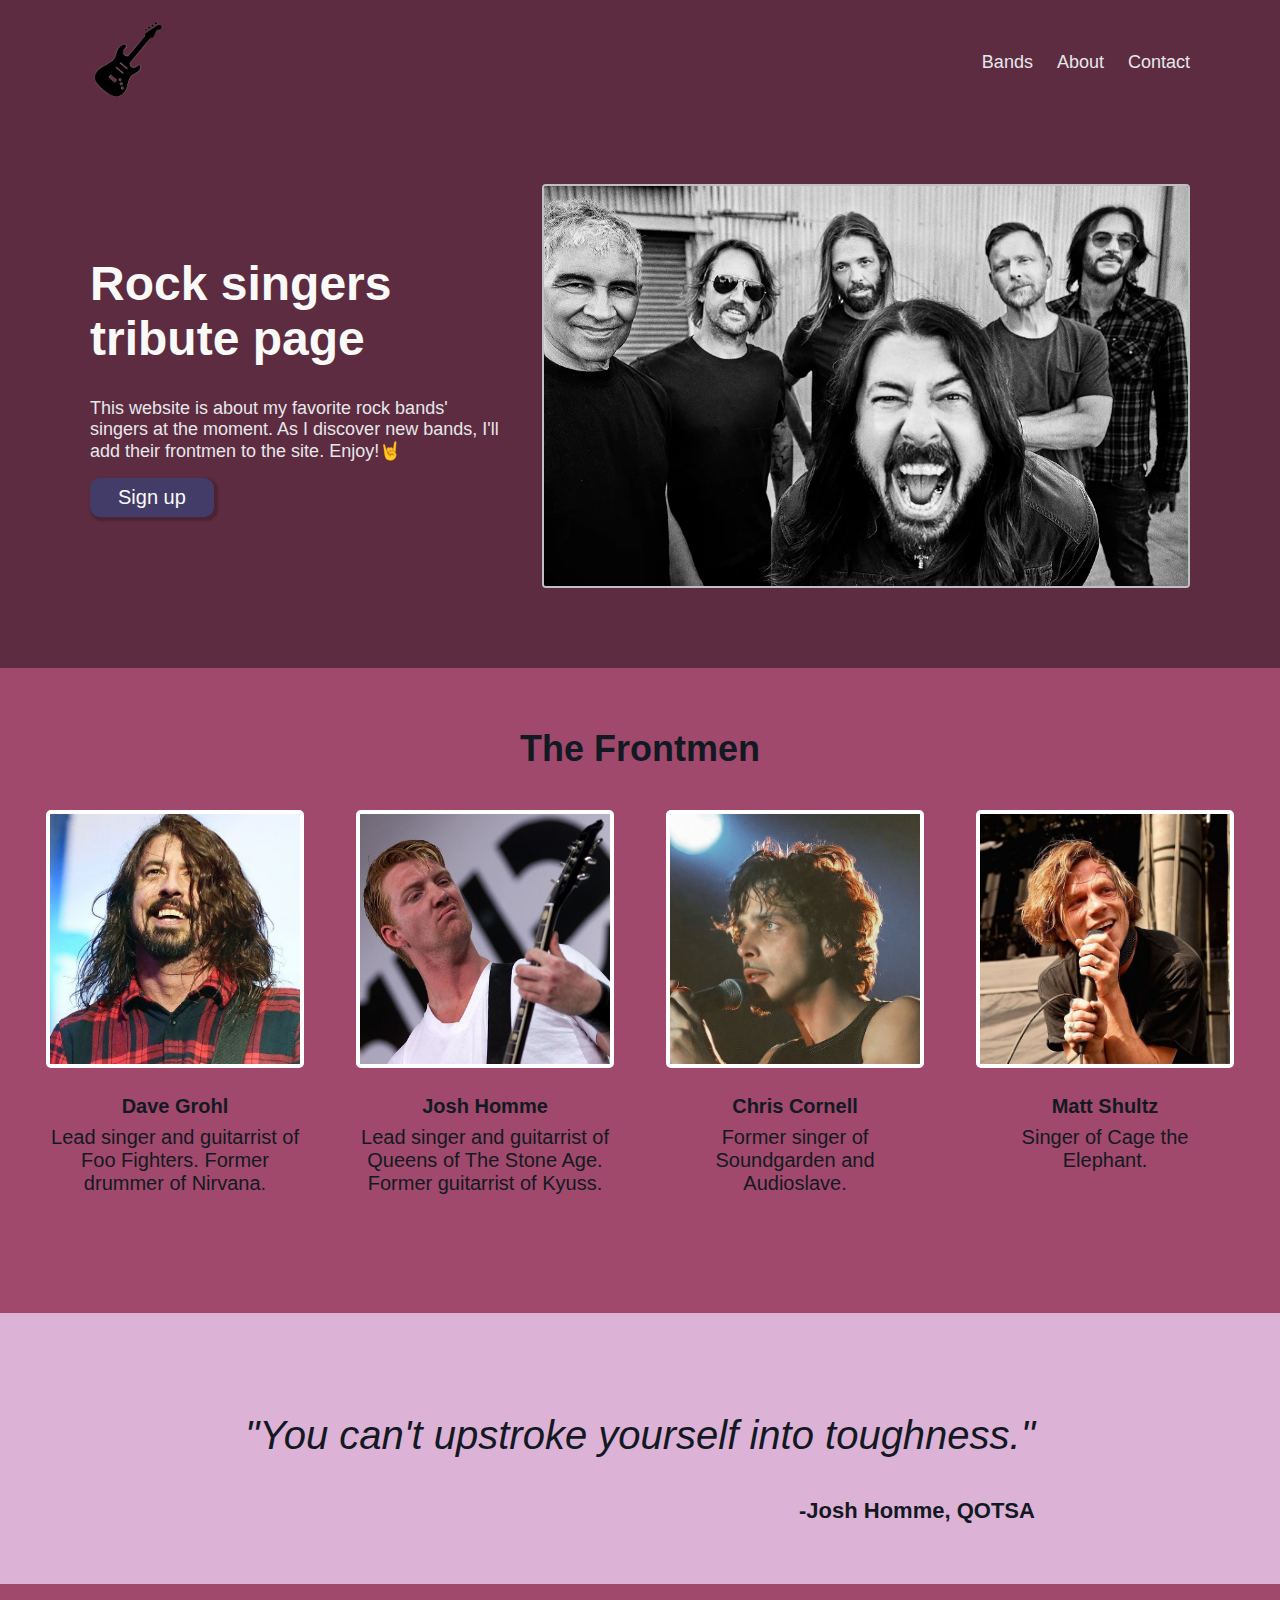
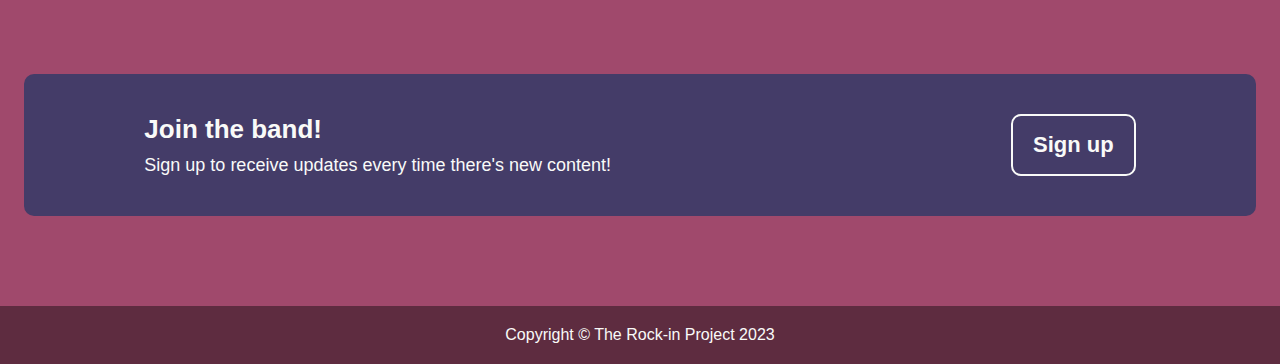
==== index.html @ 3c19dfeb "Change hero text redaction" ====
<!DOCTYPE html>
<html lang="en">
<head>
    <meta charset="UTF-8">
    <meta http-equiv="X-UA-Compatible" content="IE=edge">
    <meta name="viewport" content="width=device-width, initial-scale=1.0">
    <title>My Landing Page</title>
    <link rel="stylesheet" href="style.css">
</head>
<link href="https://allfont.net/allfont.css?fonts=roboto-light" rel="stylesheet" type="text/css" />
<body>
    <div class="container">
        <div class="first-section">
            <div class="header">
                <div><img src="./images/guitar1-removebg-preview.png" alt="drums logo" class="header-logo"></div>
                <ul class="header-links">
                    <li>Bands</li>
                    <li>About</li>
                    <li>Contact</li>
                </ul>
            </div>
            <div class="hero">
                <div class="hero-content">
                    <div class="hero-title">Rock singers tribute page</div>
                    <div class="hero-text">This website is about my favorite rock bands' singers at the moment. As I discover new bands, I'll add their frontmen to the site. Enjoy!&#129304</div>
                    <div><button class="sign-up">Sign up</button></div>
                </div>
                <img src="images/foo-main.webp" alt="Picture of Foo Fighters' members" class="hero-image">
            </div>
        </div>
        <div class="second-section">
            <div class="info-header">The Frontmen</div>
            <div class="info-items">
                <div class="item">
                    <img src="images/dave.jpg" alt="">
                    <h4>Dave Grohl</h4>
                    <p>Lead singer and guitarrist of Foo Fighters. Former drummer of Nirvana.</p>
                </div>
                <div class="item">
                    <img src="images/homme1.jpg" alt="">
                    <h4>Josh Homme</h4>
                    <p>Lead singer and guitarrist of Queens of The Stone Age. Former guitarrist of Kyuss.</p>
                </div>
                <div class="item">
                    <img src="images/cornell.jpg" alt="">
                    <h4>Chris Cornell</h4>
                    <p>Former singer of Soundgarden and Audioslave.</p>
                </div>
                <div class="item">
                    <img src="images/matt.jpg" alt="">
                    <h4>Matt Shultz</h4>
                    <p>Singer of Cage the Elephant.</p>
                </div>
            </div>
        </div>
        <div class="third-section">
            <div class="quote-container">
                <p  class="quote">"You can't upstroke yourself into toughness."</p>
                <p class="author">-Josh Homme, QOTSA</p>
            </div>
        </div>
        <div class="fourth-section">
            <div class="call-action">
                <div class="call-text">
                    <p class="call-title">Join the band!</p>
                    <p class="call-sentence">Sign up to receive updates every time there's new content!</p>
                </div>
                <button class="call-button sign-up">Sign up</button>
            </div>
        </div>
        <footer>
            <p>Copyright &#169 The Rock-in Project 2023</p>
        </footer>
    </div>
</body>
</html>
---- style.css ----
/*
.hero-content {
    border: 1px solid white;
}
debuggin purposes*/

/* first section*/

body {
    margin: 0;
    font-family: "Roboto", sans-serif;
}

.container {
    display: flex;
    flex-direction: column;
}

.header {
    display: flex;
    justify-content: space-between; 
    padding: 20px 90px;
    padding-bottom: 0;
}

ul {
    padding: 0;
    margin: 0;
    list-style: none;
    display: flex;
}

.hero {
    display: flex;
    justify-content: center;
    padding: 80px 90px; 
    gap: 42px;
}

.first-section {
    background-color: #5e2c40;
}

a {
    font-size: 24px;
    text-decoration: none;
    color: #f9faf8;
}

.hero-title {
    font-size: 48px;
    font-weight: bolder;
    color: #f9faf8;
    padding-bottom: 16px;
}

.hero-text,
.header-links {
    color: #e5e7eb;
    font-size: 18px;
}

.header-links {
    display: flex;
    gap: 24px;
    align-items: center;
}

.hero-image {
    height: 400px;
    width: auto;
    border-radius: 4px;
    border: 2px solid silver;
}

.hero-content {
    display: flex;
    flex-direction: column;
    justify-content: center;
    width: 500px;
    min-width: 300px;
    gap: 16px;
}

.sign-up {
    color: #f9faf8;
    background-color: #443C68;
    font-size: 20px;
    font-weight: 500;
    border: none;
    padding: 8px 28px;
    border-radius: 10px;
    box-shadow: 2px 2px 2px 2px rgba(0,0,0,0.2);
}

.header-logo {
    height: 80px;
    width: auto;
}

/*second section*/

.second-section {
    background-color:  #a0496c;
    display: flex;
    flex-direction: column;
    align-items: center;
    color: #131922;
    padding: 20px ;
}

.info-header {
    font-size: 36px;
    font-weight: bold;
    padding: 40px;
}

.info-items {
    display: flex;
    gap: 52px;
    flex-wrap: wrap;
    padding-bottom: 90px;
}

.item {
    display: flex;
    flex-direction: column;
    align-items: center;
    font-size: 20px;
}

.item img {
    width: 250px;
    height: auto;
    border-radius: 5px;
    border: 4px solid white;
}

.item h4 {
    margin-bottom: 0;
}

.item p {
    max-width: 250px;
    text-align: center;
    margin: 8px 0;
}

/* third section */

.third-section {
    background-color: #ddb2d7;
    display: flex;
    justify-content: center;
    color: #131922;
}

.quote {
    font-family: "Roboto light", sans-serif;
    font-size: 40px;
    font-style: italic;
}

.quote-container {
    display: flex;
    flex-direction: column;
    margin: 60px;
}

.author {
    font-size: 22px;
    align-self: flex-end;
    margin: 0;
    font-weight: bold;
}

/* fourth section*/

.fourth-section {
    background-color: #a0496c;
    display: flex;
    justify-content: center;
}

.call-action {
    display: flex;
    background-color: #443C68;
    margin: 90px 0;
    padding: 40px 120px;
    gap: 400px;
    border-radius: 10px;
    color: #f9faf8;
}

.call-button {
    box-shadow: none;
    padding: 0 20px;
    font-weight: bold;
    font-size: 22px;
    border: 2px solid #f9faf8;
}

.call-text {
    display: flex;
    flex-direction: column;
    gap: 10px;
}

.call-title {
    font-size: 26px;
    font-weight: bold;
    margin: 0;
}

.call-sentence {
    margin: 0;
    font-size: 18px;
}

/* footer */

footer {
    background-color: #5e2c40;
    display: flex;
    justify-content: center;
}

footer p {
    margin: 20px;
    color: #f9faf8;
}
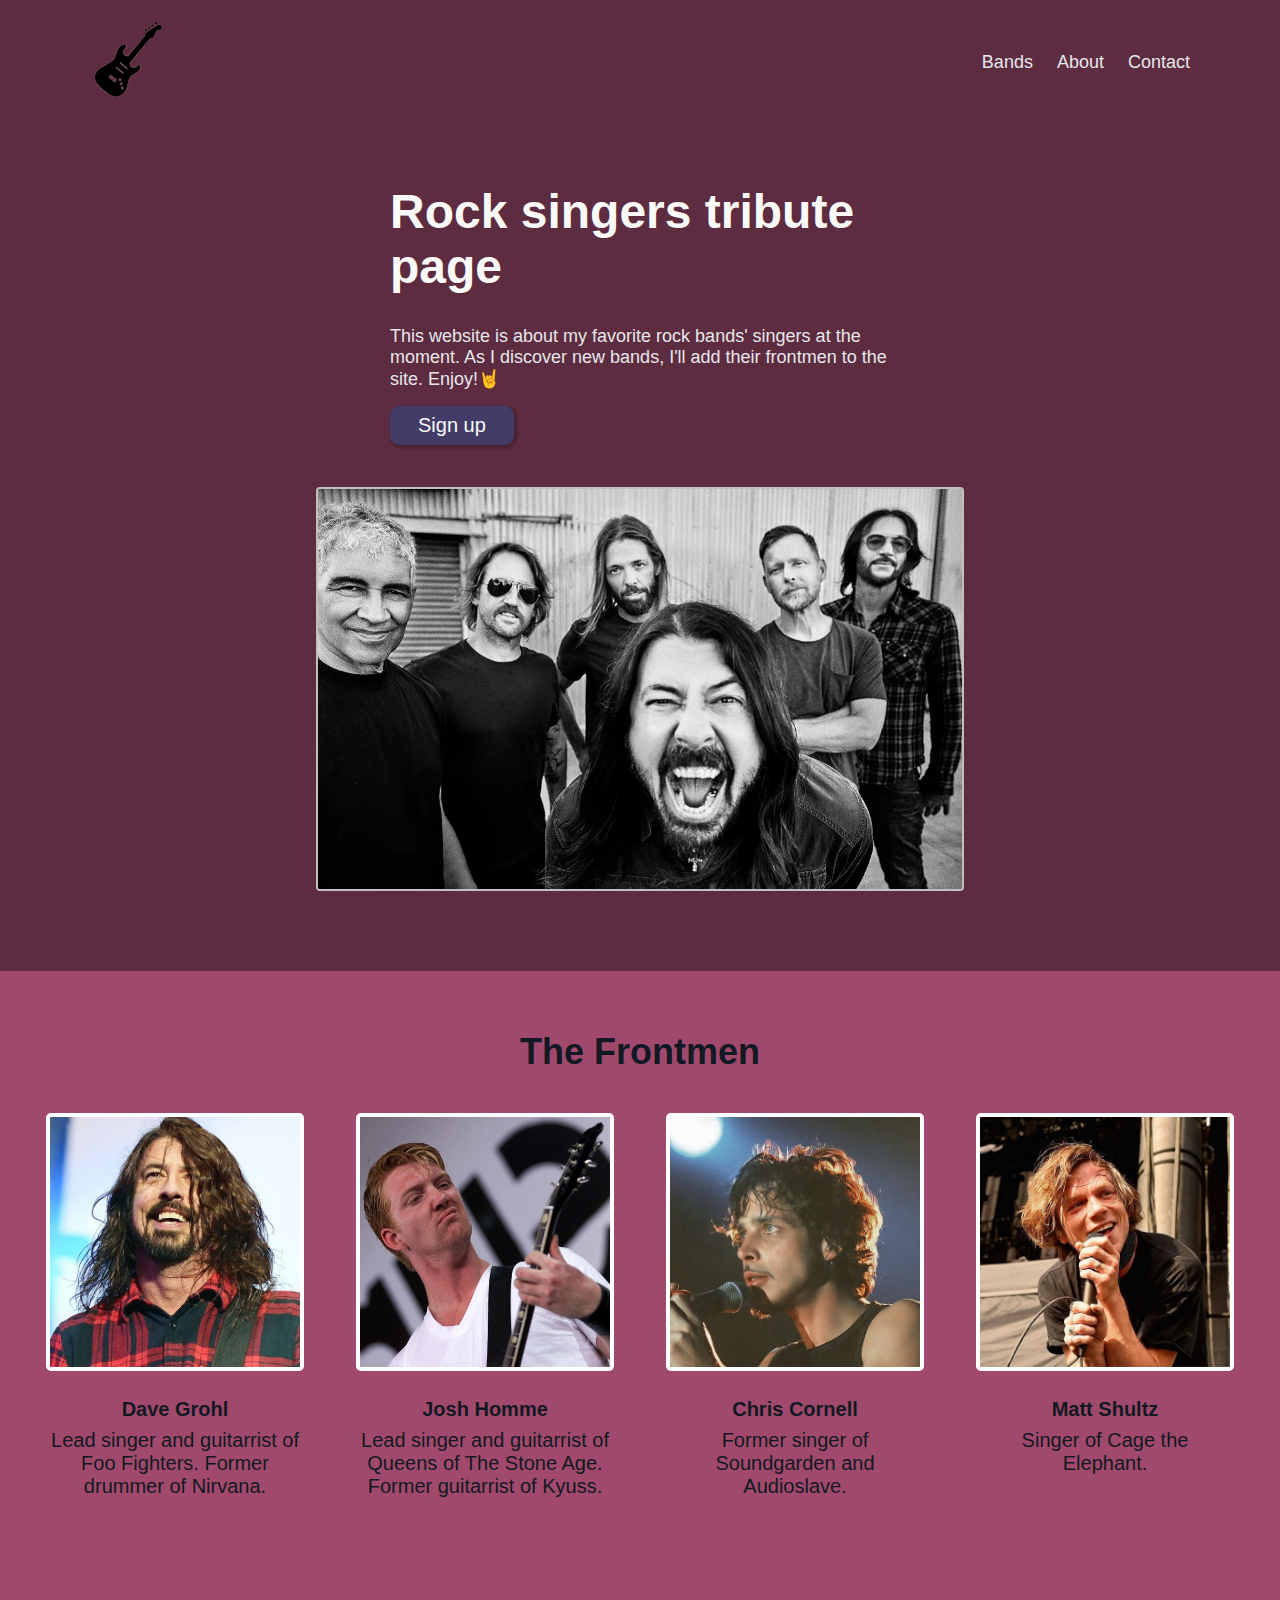
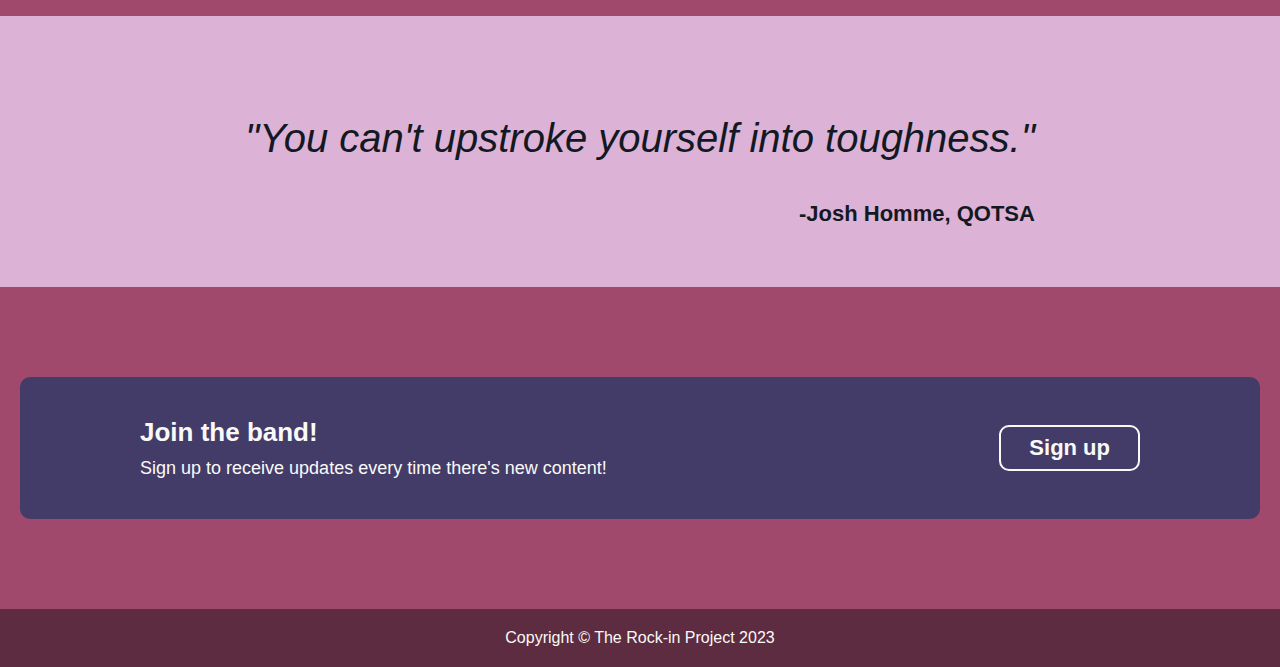
==== commit 68ebadc4: "Fix button content size issue" ====
--- a/index.html
+++ b/index.html
@@ -65,7 +65,9 @@
                     <p class="call-title">Join the band!</p>
                     <p class="call-sentence">Sign up to receive updates every time there's new content!</p>
                 </div>
-                <button class="call-button sign-up">Sign up</button>
+                <div class="button-container">
+                    <button class="call-button sign-up">Sign up</button>
+                </div>
             </div>
         </div>
         <footer>
--- a/style.css
+++ b/style.css
@@ -35,6 +35,7 @@
     justify-content: center;
     padding: 80px 90px; 
     gap: 42px;
+    flex-wrap: wrap;
 }
 
 .first-section {
@@ -71,6 +72,9 @@
     width: auto;
     border-radius: 4px;
     border: 2px solid silver;
+    min-width: none;
+    flex-basis: auto;
+    flex-shrink: 1;
 }
 
 .hero-content {
@@ -184,17 +188,25 @@
 
 .call-action {
     display: flex;
+    justify-content: space-between;
+    flex-wrap: wrap;
+    gap: 20px;
     background-color: #443C68;
     margin: 90px 0;
     padding: 40px 120px;
-    gap: 400px;
+    width: 1000px;
     border-radius: 10px;
     color: #f9faf8;
+}
+
+.button-container {
+    display: flex;
+    align-items: center;
 }
 
 .call-button {
     box-shadow: none;
-    padding: 0 20px;
+    
     font-weight: bold;
     font-size: 22px;
     border: 2px solid #f9faf8;
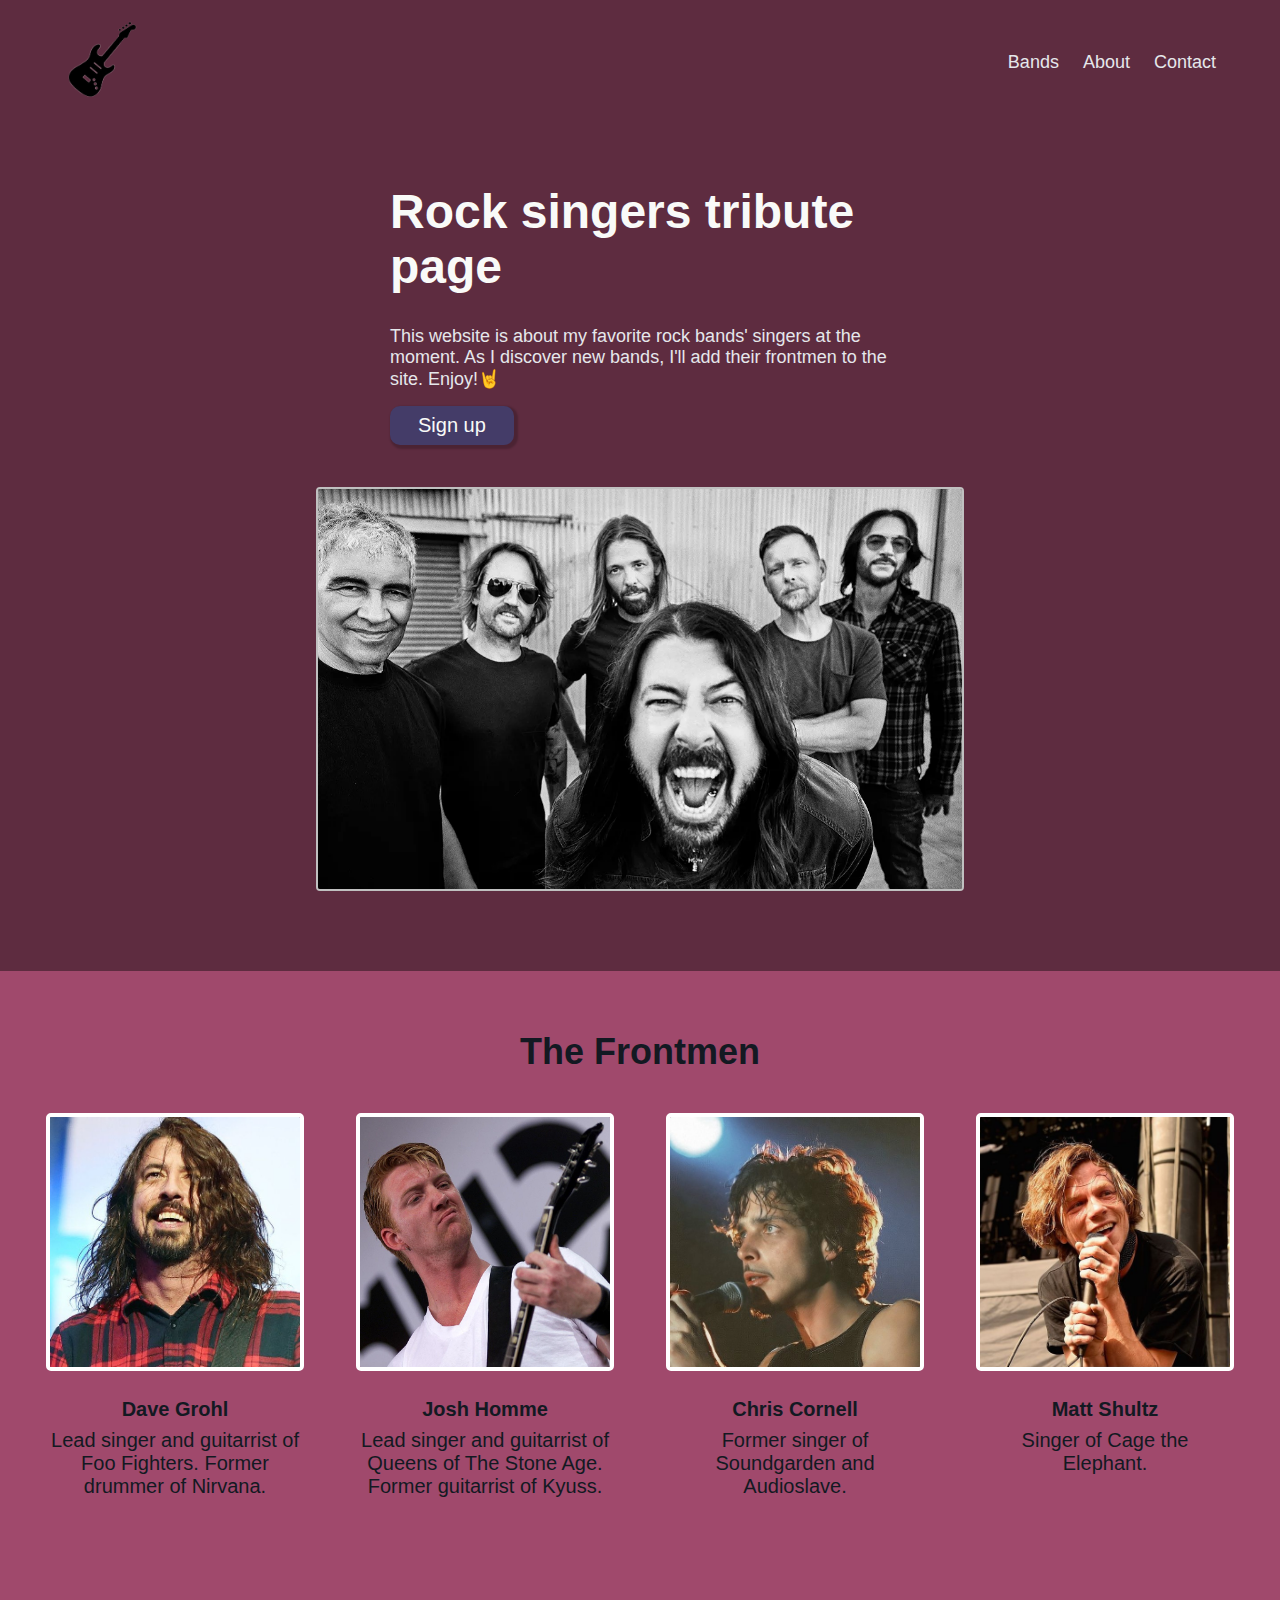
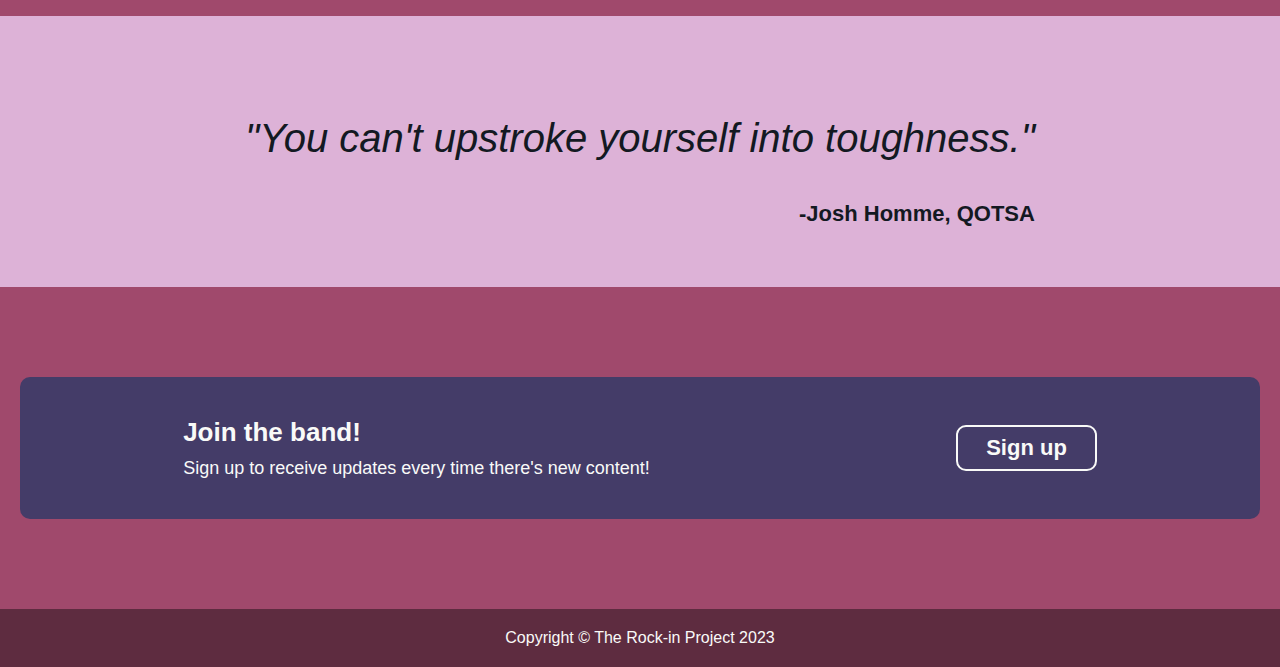
==== commit 4fbdcd5a: "Fix overlaping of header items when shrinking" ====
--- a/index.html
+++ b/index.html
@@ -12,7 +12,7 @@
     <div class="container">
         <div class="first-section">
             <div class="header">
-                <div><img src="./images/guitar1-removebg-preview.png" alt="drums logo" class="header-logo"></div>
+                <div><img src="./images/guitar1-removebg-preview.png" alt="guitar logo" class="header-logo"></div>
                 <ul class="header-links">
                     <li>Bands</li>
                     <li>About</li>
--- a/style.css
+++ b/style.css
@@ -17,10 +17,11 @@
 }
 
 .header {
-    display: flex;
-    justify-content: space-between; 
-    padding: 20px 90px;
-    padding-bottom: 0;
+    margin: auto;
+    display: flex;
+    justify-content: space-between;
+    margin-top: 20px;
+    width: 90vw;
 }
 
 ul {
@@ -68,13 +69,11 @@
 }
 
 .hero-image {
-    height: 400px;
-    width: auto;
+    max-height: 400px;
     border-radius: 4px;
     border: 2px solid silver;
-    min-width: none;
-    flex-basis: auto;
     flex-shrink: 1;
+    min-width: 260px;
 }
 
 .hero-content {
@@ -124,6 +123,7 @@
     gap: 52px;
     flex-wrap: wrap;
     padding-bottom: 90px;
+    justify-content: center;
 }
 
 .item {
@@ -188,13 +188,13 @@
 
 .call-action {
     display: flex;
-    justify-content: space-between;
+    justify-content: space-around;
     flex-wrap: wrap;
     gap: 20px;
     background-color: #443C68;
-    margin: 90px 0;
-    padding: 40px 120px;
-    width: 1000px;
+    margin: 90px 20px;
+    padding: 40px 20px;
+    width: 1200px;
     border-radius: 10px;
     color: #f9faf8;
 }
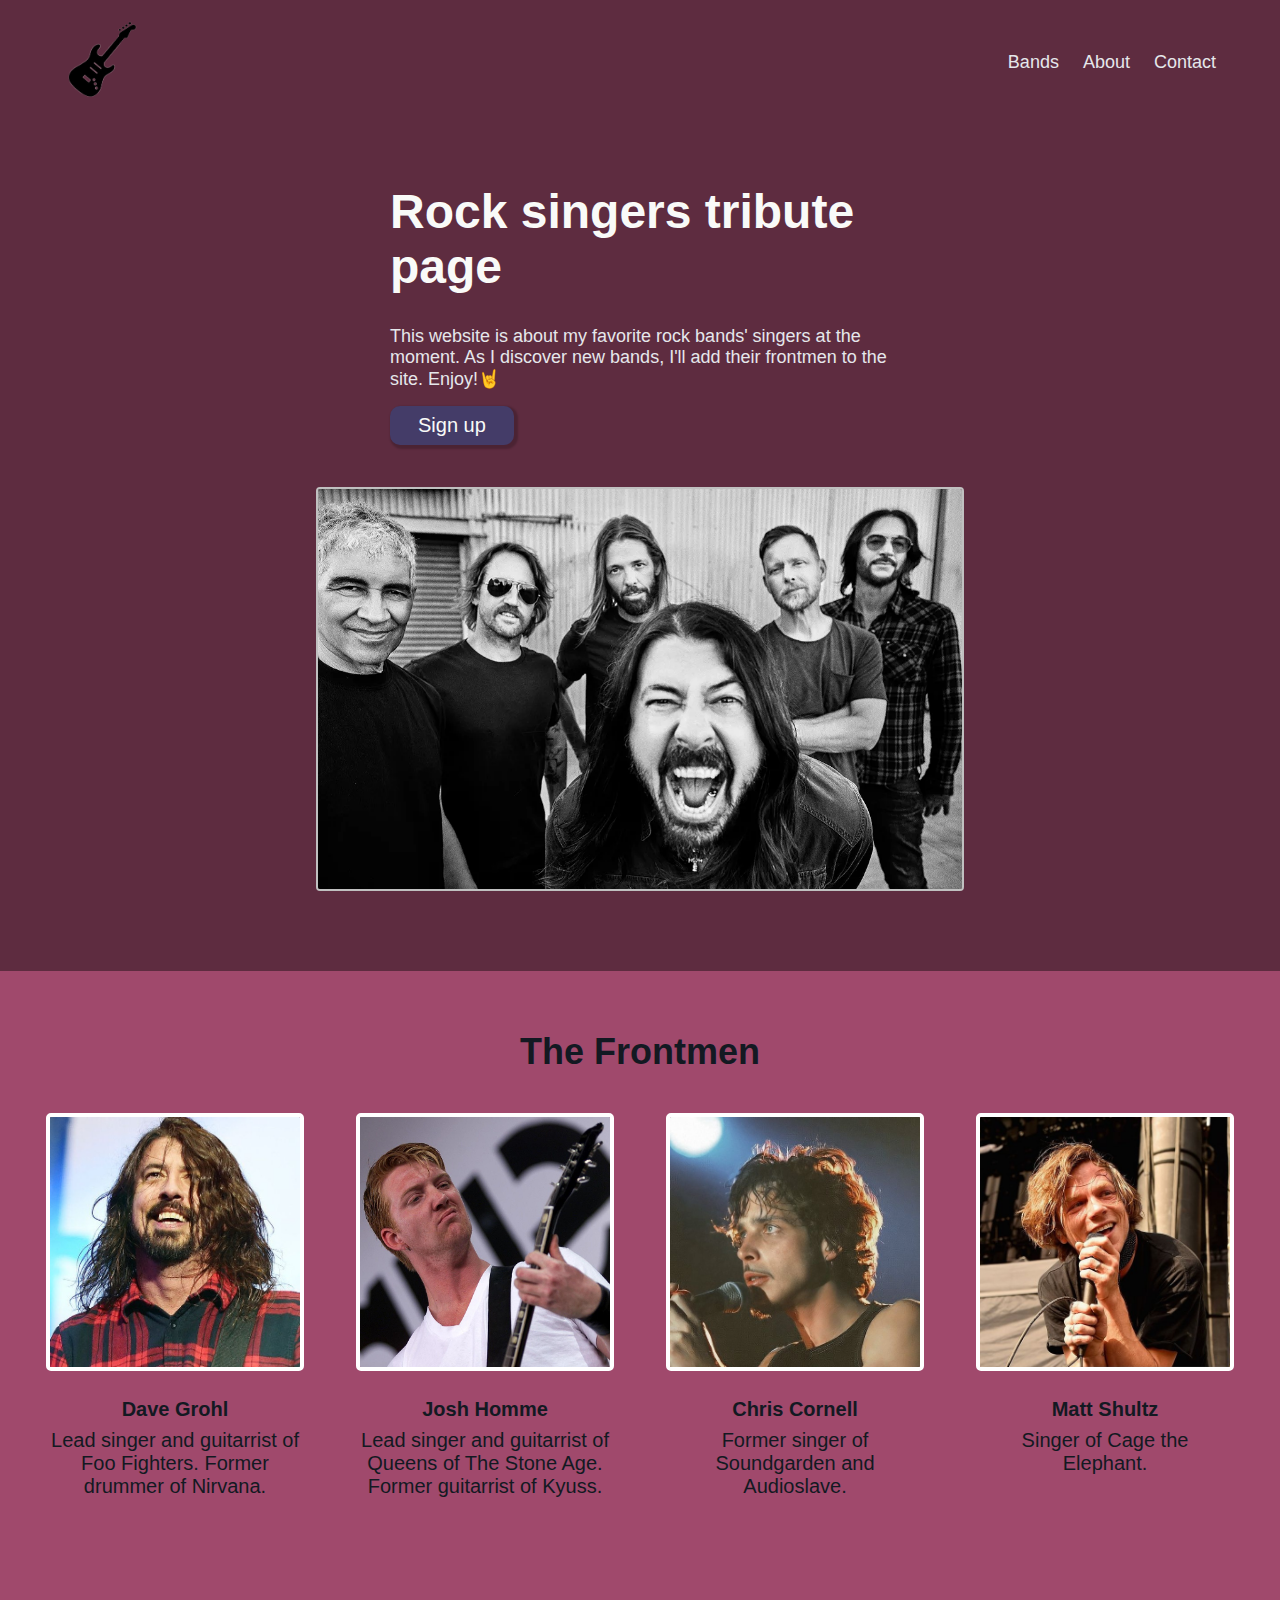
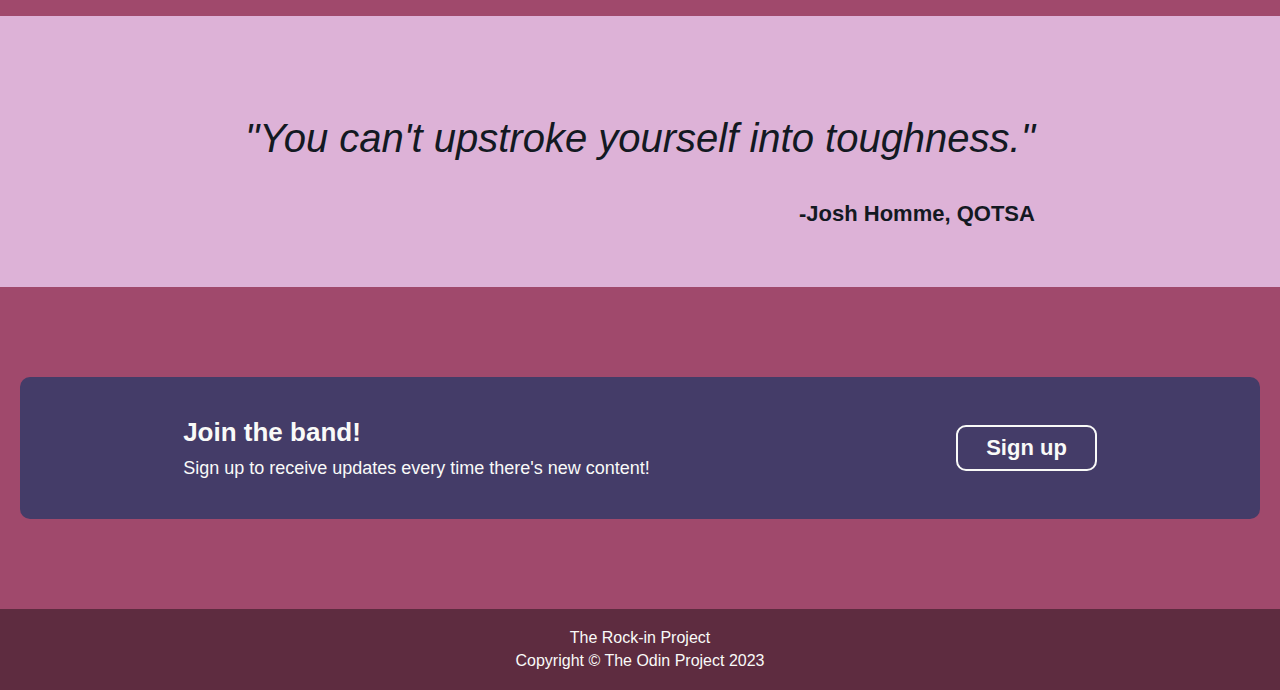
==== commit bb0608ae: "Add project name to the footer" ====
--- a/index.html
+++ b/index.html
@@ -71,7 +71,8 @@
             </div>
         </div>
         <footer>
-            <p>Copyright &#169 The Rock-in Project 2023</p>
+            <p>The Rock-in Project</p>
+            <p>Copyright &#169 The Odin Project 2023</p>
         </footer>
     </div>
 </body>
--- a/style.css
+++ b/style.css
@@ -234,10 +234,14 @@
 footer {
     background-color: #5e2c40;
     display: flex;
-    justify-content: center;
+    flex-direction: column;
+    justify-content: center;
+    align-items: center;
+    padding: 20px;
+    gap: 5px;
 }
 
 footer p {
-    margin: 20px;
+    margin: 0;
     color: #f9faf8;
 }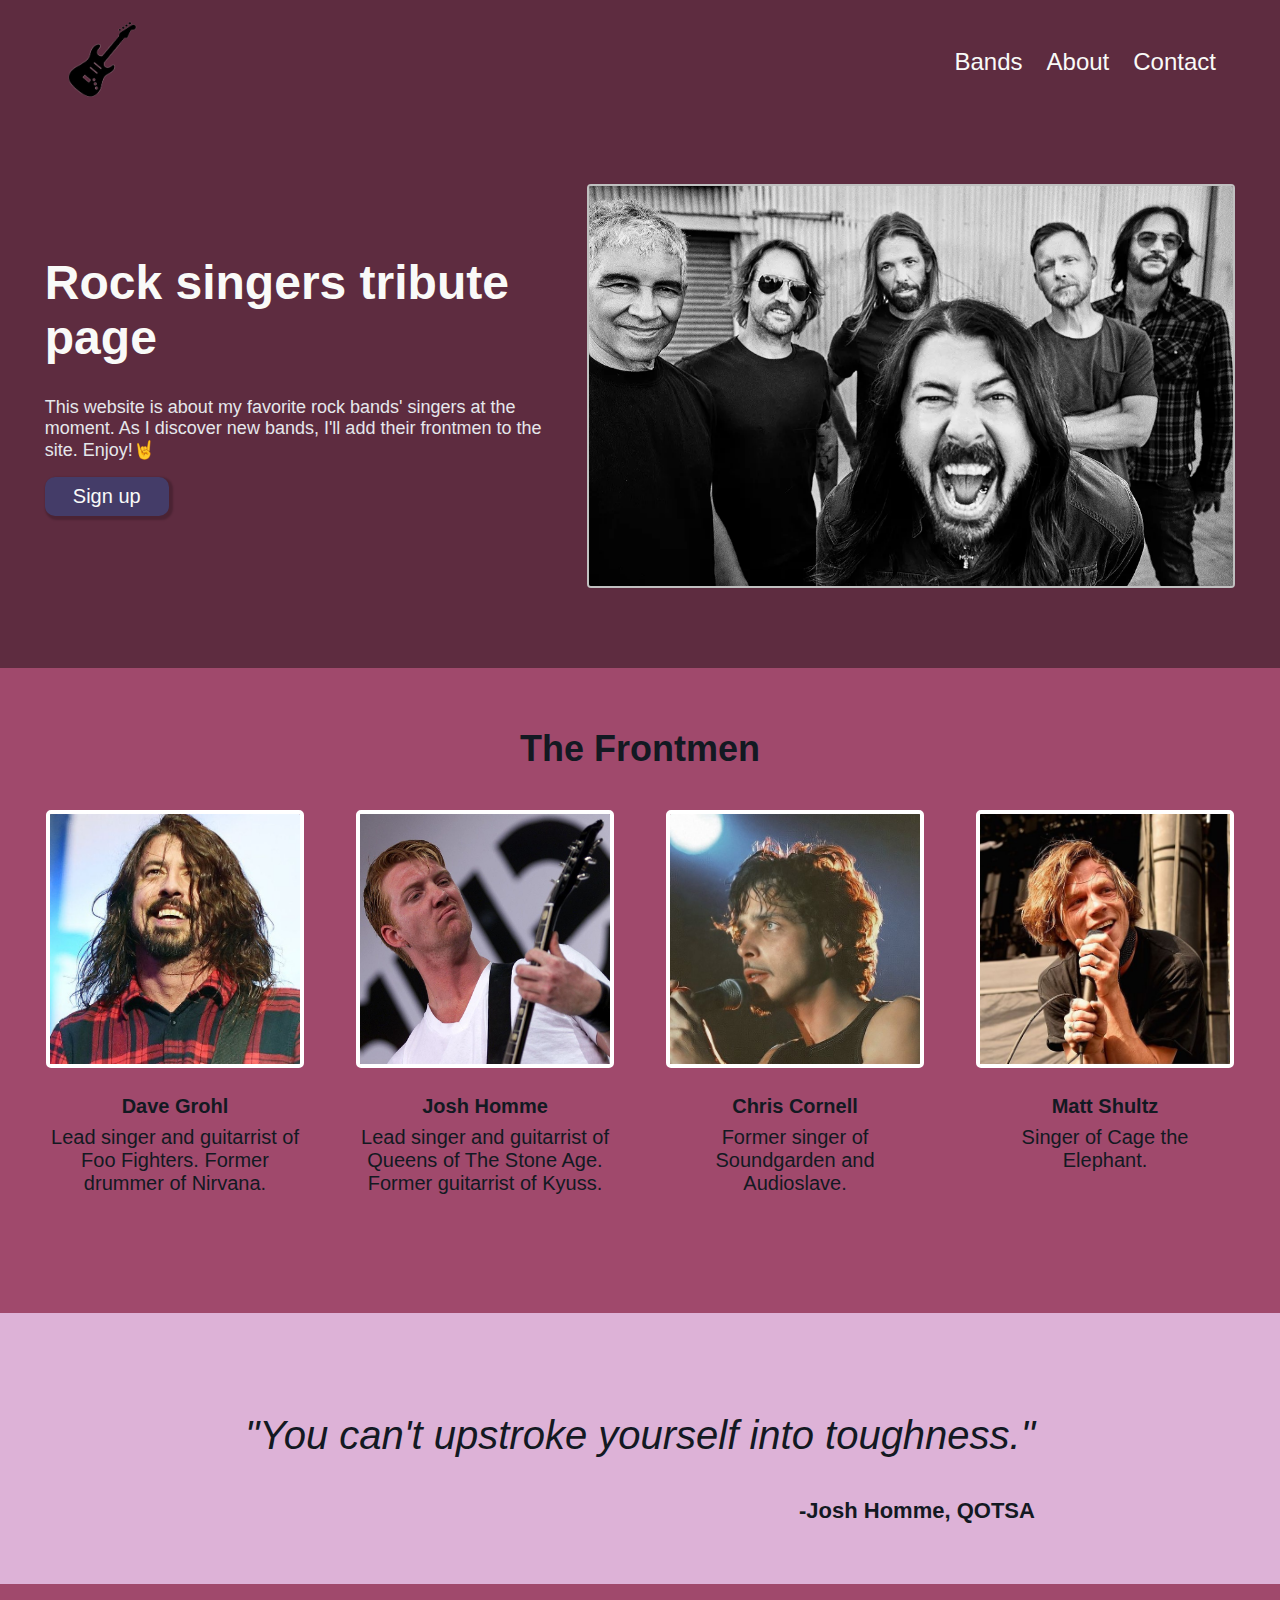
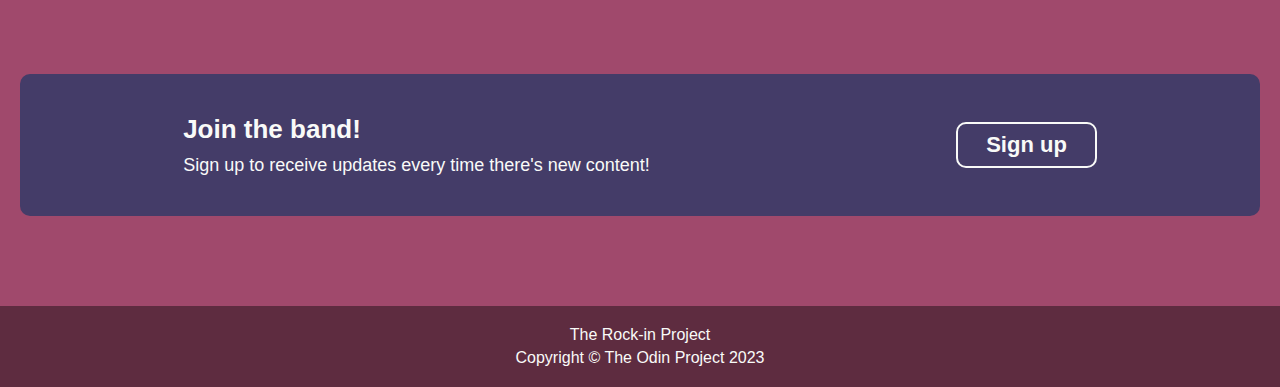
==== commit 15c92bbf: "Add light font for quote" ====
--- a/index.html
+++ b/index.html
@@ -7,16 +7,16 @@
     <title>My Landing Page</title>
     <link rel="stylesheet" href="style.css">
 </head>
-<link href="https://allfont.net/allfont.css?fonts=roboto-light" rel="stylesheet" type="text/css" />
+<link href="./roboto-light.ttf" rel="stylesheet" type="text/css" />
 <body>
     <div class="container">
         <div class="first-section">
             <div class="header">
                 <div><img src="./images/guitar1-removebg-preview.png" alt="guitar logo" class="header-logo"></div>
                 <ul class="header-links">
-                    <li>Bands</li>
-                    <li>About</li>
-                    <li>Contact</li>
+                    <li><a href="">Bands</a></li>
+                    <li><a href="">About</a></li>
+                    <li><a href="">Contact</a></li>
                 </ul>
             </div>
             <div class="hero">
--- a/style.css
+++ b/style.css
@@ -34,7 +34,7 @@
 .hero {
     display: flex;
     justify-content: center;
-    padding: 80px 90px; 
+    margin: 80px 10px; 
     gap: 42px;
     flex-wrap: wrap;
 }
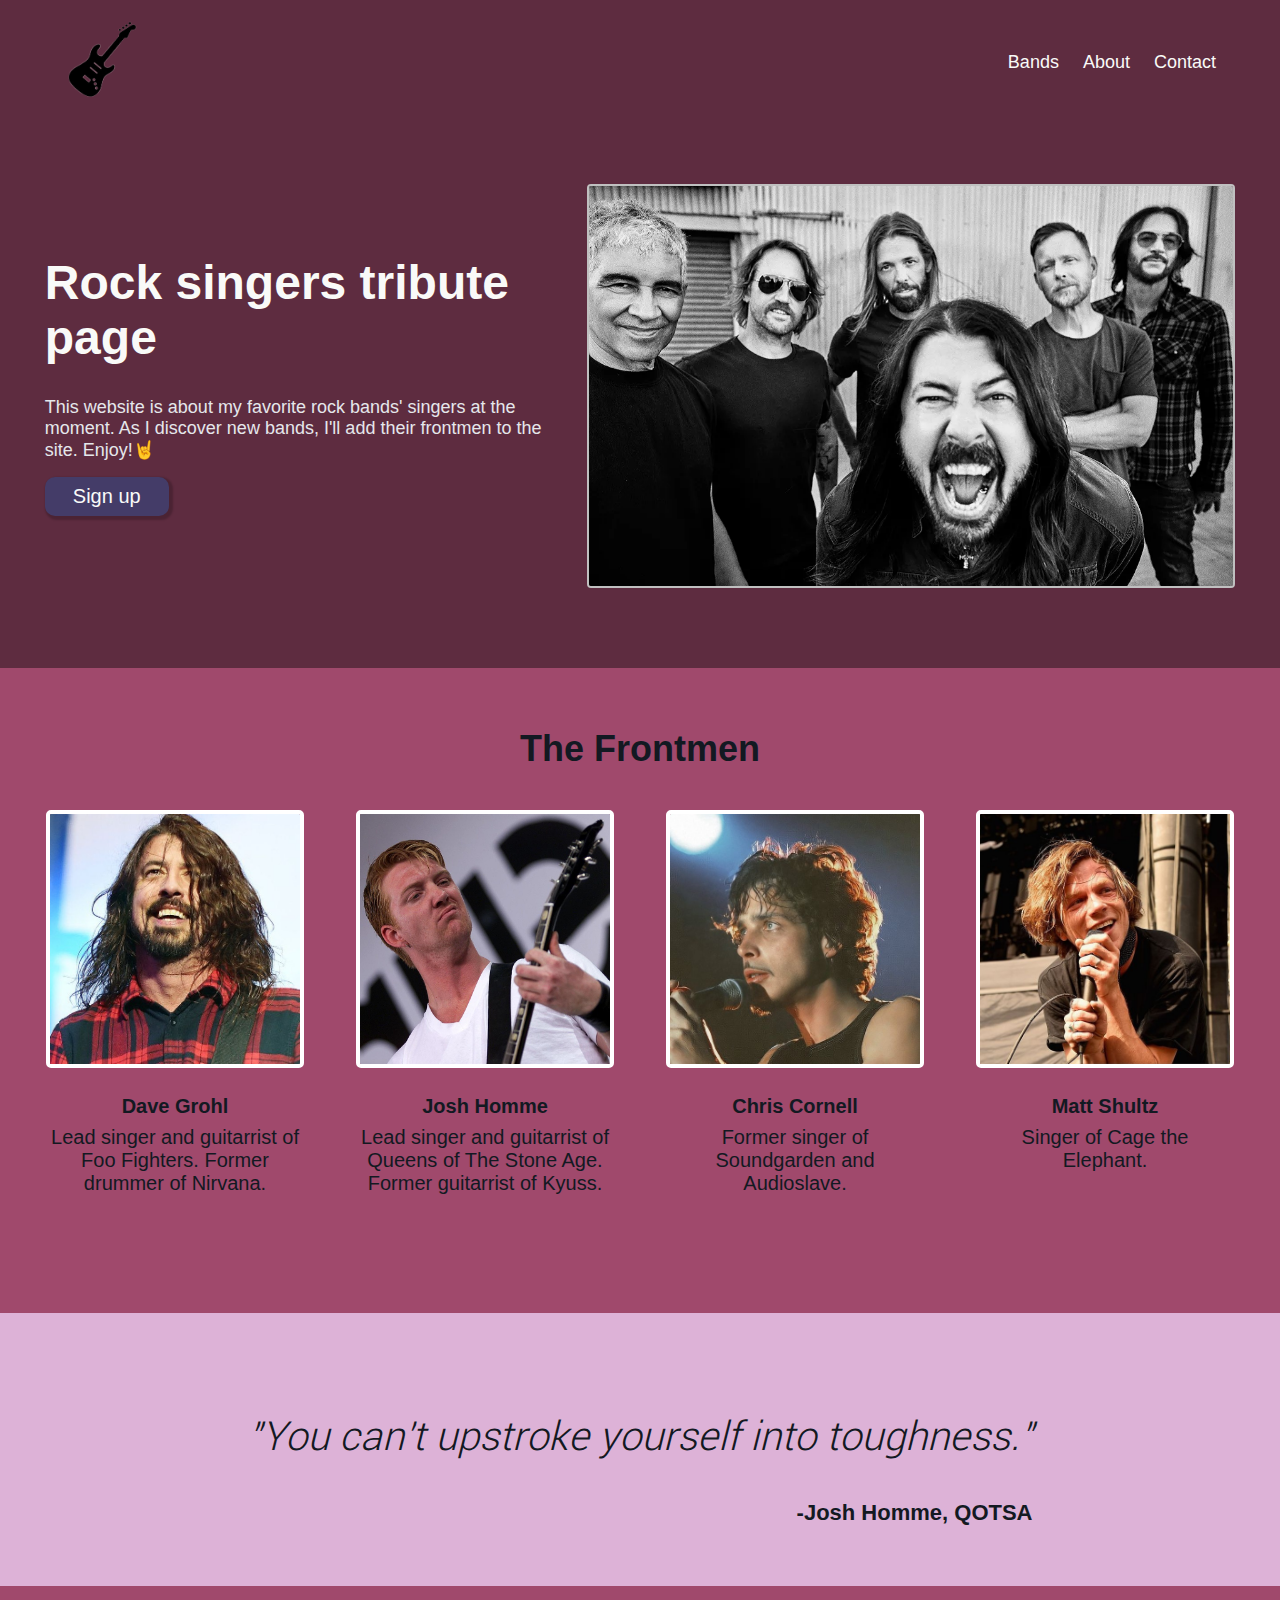
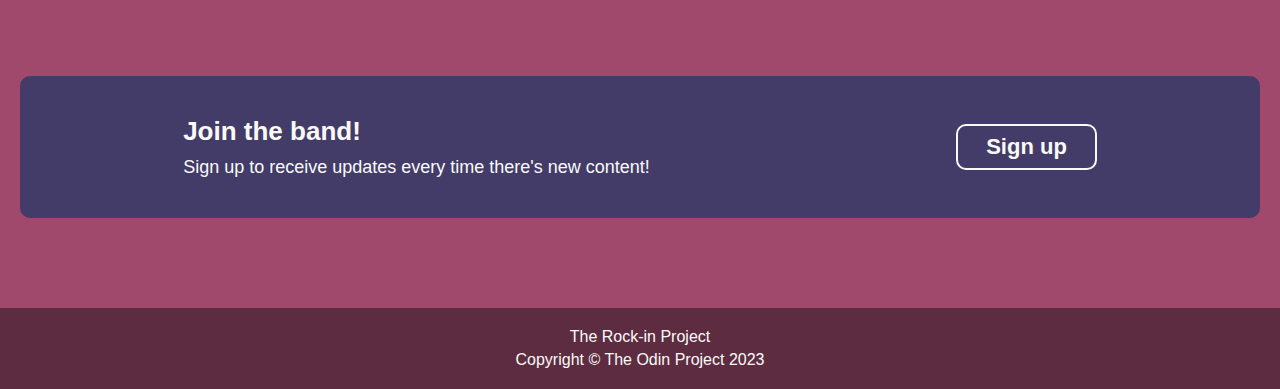
==== commit 079f63db: "Add light font to quote" ====
--- a/index.html
+++ b/index.html
@@ -7,7 +7,6 @@
     <title>My Landing Page</title>
     <link rel="stylesheet" href="style.css">
 </head>
-<link href="./roboto-light.ttf" rel="stylesheet" type="text/css" />
 <body>
     <div class="container">
         <div class="first-section">
--- a/style.css
+++ b/style.css
@@ -6,6 +6,11 @@
 
 /* first section*/
 
+@font-face {
+    font-family: Roboto-light;
+    src: url(roboto-light.ttf);
+}
+
 body {
     margin: 0;
     font-family: "Roboto", sans-serif;
@@ -44,7 +49,6 @@
 }
 
 a {
-    font-size: 24px;
     text-decoration: none;
     color: #f9faf8;
 }
@@ -160,7 +164,7 @@
 }
 
 .quote {
-    font-family: "Roboto light", sans-serif;
+    font-family: Roboto-light, sans-serif;
     font-size: 40px;
     font-style: italic;
 }
